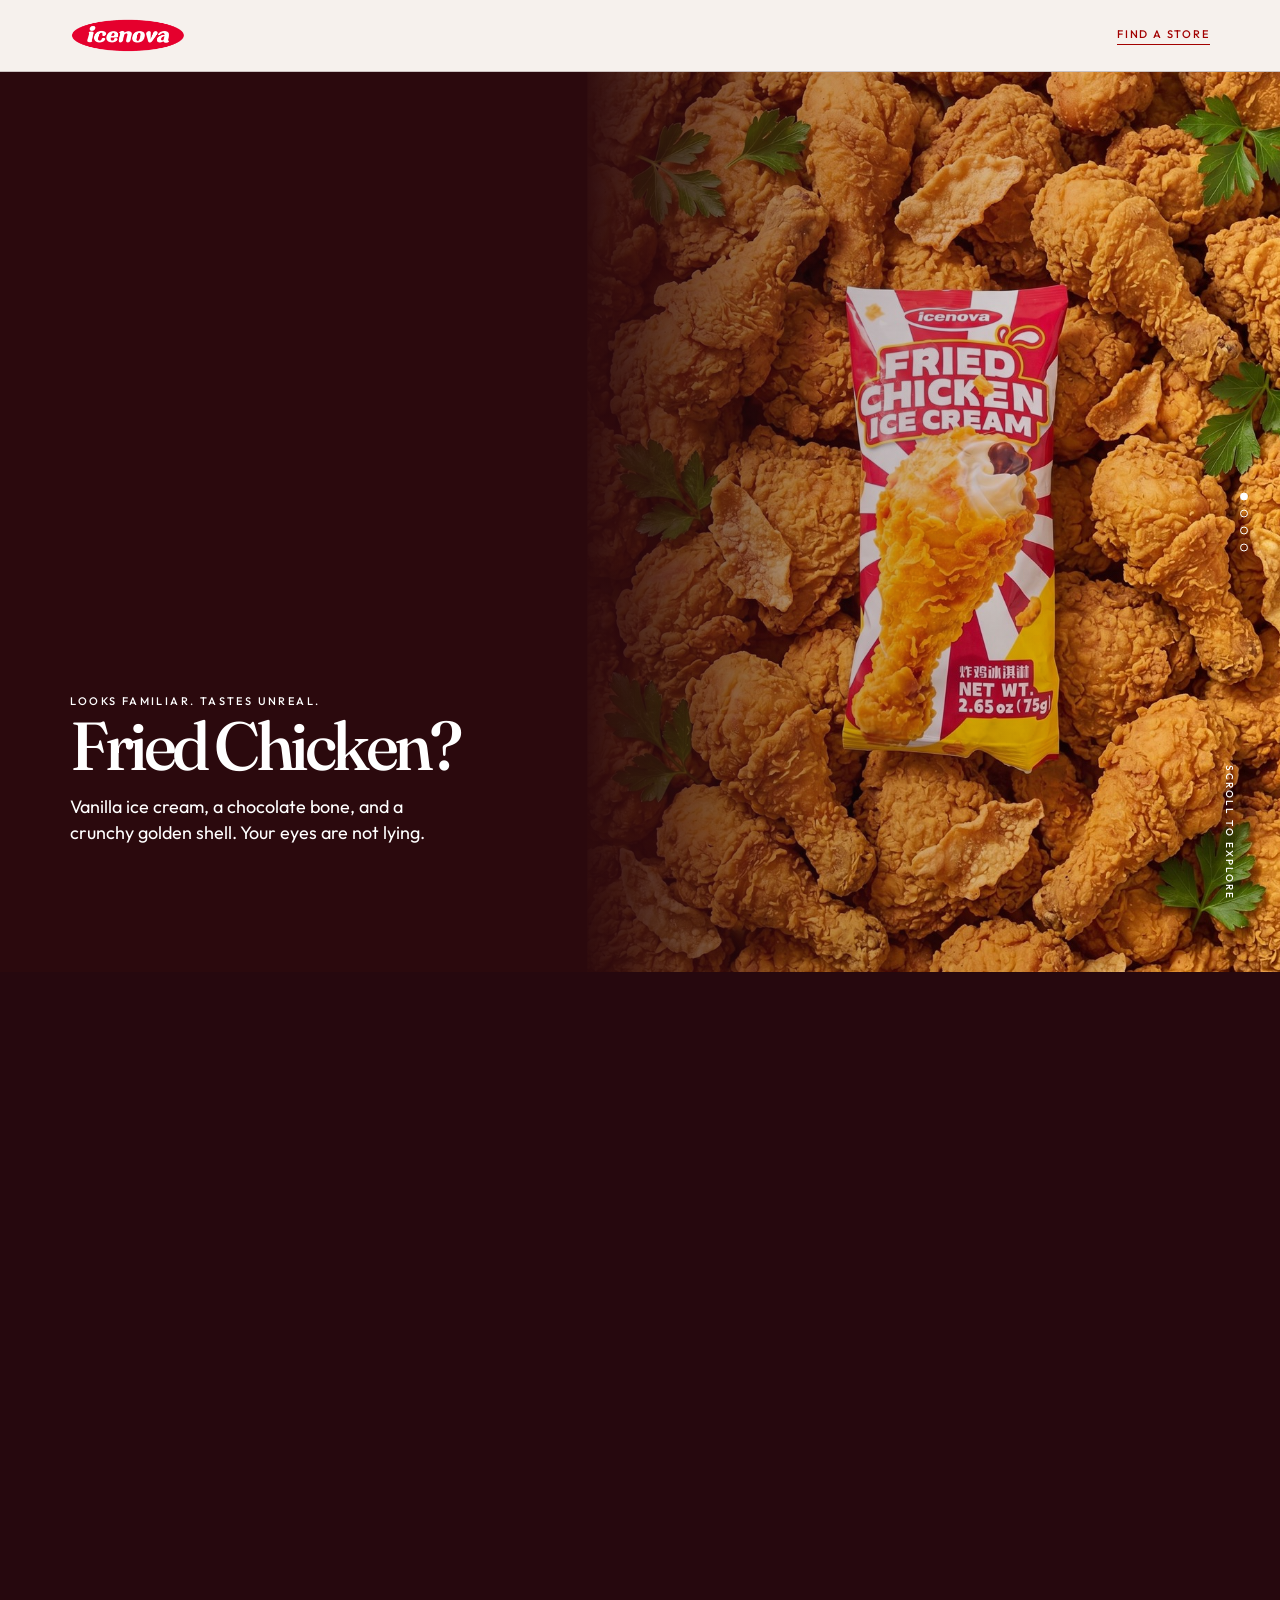
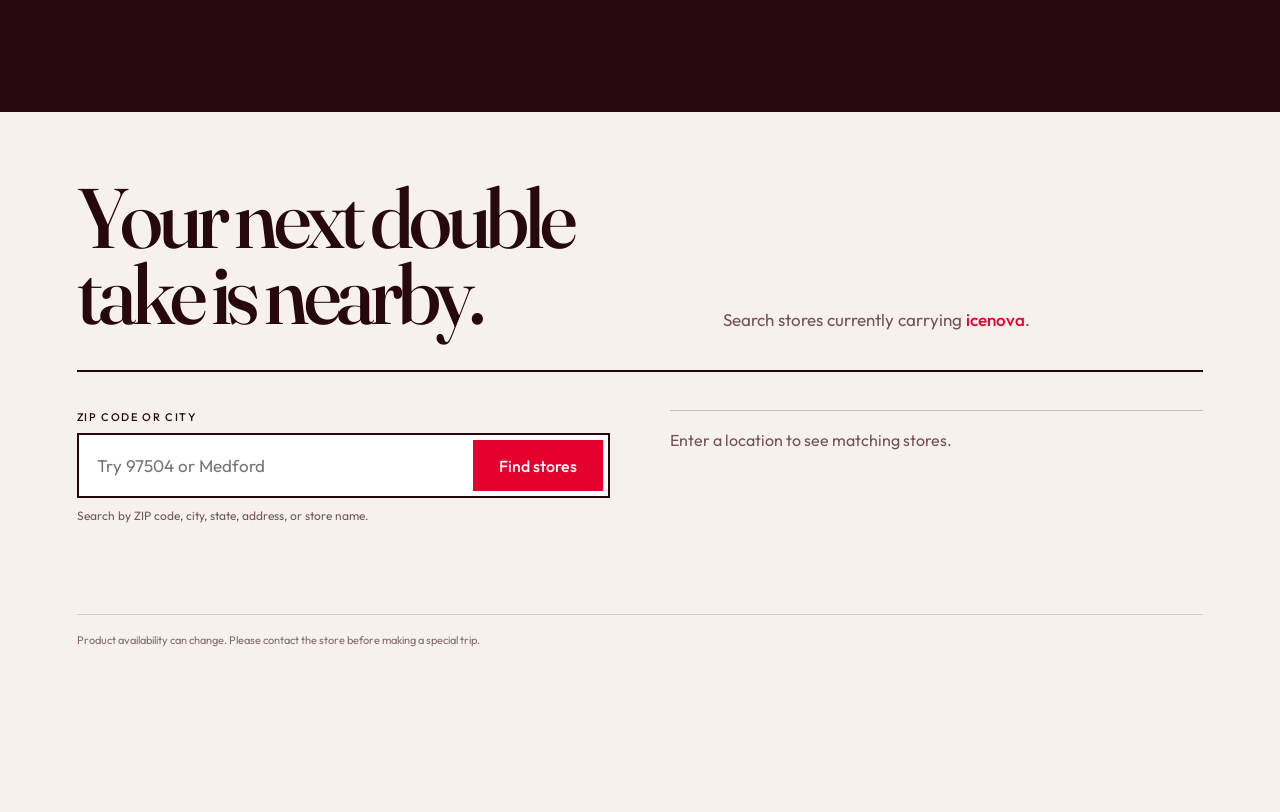
==== index.html @ 3f47018b "Fix page title encoding" ====
<!doctype html>
<html lang="en">
  <head>
    <meta charset="utf-8" />
    <meta name="viewport" content="width=device-width, initial-scale=1" />
    <meta name="theme-color" content="#f6f1ed" />
    <meta name="description" content="Meet icenova's frozen novelty ice creams and find a store near you." />
    <meta property="og:title" content="icenova &mdash; Find a double take near you" />
    <meta property="og:description" content="Frozen novelty ice creams that look familiar and taste unreal." />
    <meta property="og:image" content="docs/assets/fried-chicken-lifestyle.jpg" />
    <title>icenova &mdash; Find a store</title>
    <link rel="icon" href="docs/assets/icenova-red-logo.png" />
    <link rel="preconnect" href="https://fonts.googleapis.com" />
    <link rel="preconnect" href="https://fonts.gstatic.com" crossorigin />
    <link href="https://fonts.googleapis.com/css2?family=Fraunces:opsz,wght@9..144,400;9..144,500&family=Outfit:wght@400;500&display=swap" rel="stylesheet" />
    <link rel="stylesheet" href="docs/styles.css" />
    <script defer src="docs/store-data.js"></script>
    <script defer src="docs/site.js"></script>
  </head>
  <body>
    <a class="skip-link" href="#find-icenova">Skip to store search</a>
    <header class="site-header">
      <a class="brand" href="#top" aria-label="icenova home">
        <img src="docs/assets/icenova-red-logo.png" alt="icenova" />
      </a>
      <a class="header-link" href="#find-icenova">Find a store</a>
    </header>

    <main id="top">
      <section class="world-track" id="product-world" aria-label="Explore icenova products while scrolling">
        <div class="stage">
          <div class="visual is-active" data-scene="1">
            <img src="docs/assets/fried-chicken-lifestyle.jpg" alt="icenova Fried Chicken Ice Cream package surrounded by fried chicken" fetchpriority="high" />
          </div>
          <div class="visual" data-scene="2">
            <img src="docs/assets/peach-lifestyle.jpg" alt="icenova Divine Peach ice cream surrounded by peaches" />
          </div>
          <div class="visual" data-scene="3">
            <img src="docs/assets/mango-lifestyle.jpg" alt="icenova Golden Mango ice cream surrounded by mangoes" />
          </div>
          <div class="visual" data-scene="4">
            <img src="docs/assets/strawberry-lifestyle.jpg" alt="icenova Strawberry Romance ice cream surrounded by strawberries" />
          </div>

          <div class="scene-copy is-active" data-copy="1">
            <small>Looks familiar. Tastes unreal.</small>
            <h1>Fried Chicken?</h1>
            <p>Vanilla ice cream, a chocolate bone, and a crunchy golden shell. Your eyes are not lying.</p>
          </div>
          <div class="scene-copy" data-copy="2">
            <small>Fruit, with a plot twist.</small>
            <h2>Divine Peach</h2>
            <p>Juicy peach flavor, sculpted into a frozen double take.</p>
          </div>
          <div class="scene-copy" data-copy="3">
            <small>Fruit, with a plot twist.</small>
            <h2>Golden Mango</h2>
            <p>Sun-ripe tropical creaminess in an unmistakable shape.</p>
          </div>
          <div class="scene-copy" data-copy="4">
            <small>Fruit, with a plot twist.</small>
            <h2>Strawberry Romance</h2>
            <p>Sweet, bright, and almost too pretty to bite.</p>
          </div>

          <div class="world-progress" aria-hidden="true"><span class="is-active"></span><span></span><span></span><span></span></div>
          <div class="scroll-note">Scroll to explore</div>
        </div>
      </section>

      <section class="locator" id="find-icenova" aria-labelledby="locator-title">
        <div class="locator-inner">
          <div class="locator-title">
            <h2 id="locator-title">Your next double take is nearby.</h2>
            <p class="locator-intro">Search stores currently carrying <strong>icenova</strong>.</p>
          </div>

          <div class="search-area">
            <form id="store-search" role="search">
              <label for="store-query">ZIP code or city</label>
              <div class="search-row">
                <input id="store-query" name="location" type="search" placeholder="Try 97504 or Medford" autocomplete="postal-code" />
                <button class="find" type="submit">Find stores</button>
              </div>
              <p class="search-note">Search by ZIP code, city, state, address, or store name.</p>
            </form>
            <div class="results" id="store-results" aria-live="polite"><p class="empty">Enter a location to see matching stores.</p></div>
          </div>
          <p class="availability">Product availability can change. Please contact the store before making a special trip.</p>
        </div>
      </section>
    </main>
  </body>
</html>
---- docs/styles.css ----
:root{--cream:#f6f1ed;--red:#e5002d;--berry:#a20100;--ink:#26080e;--muted:#765158;color-scheme:light}
*{box-sizing:border-box}
.sr-only{position:absolute;width:1px;height:1px;padding:0;margin:-1px;overflow:hidden;clip:rect(0,0,0,0);white-space:nowrap;border:0}
html{scroll-behavior:smooth;background:var(--cream)}
body{margin:0;background:var(--cream);color:var(--ink);font-family:"Outfit",Arial,sans-serif}
button,input{font:inherit}
.skip-link{position:fixed;z-index:100;top:10px;left:10px;padding:10px 14px;background:#fff;color:var(--ink);transform:translateY(-150%)}
.skip-link:focus{transform:none}
.site-header{position:relative;z-index:20;height:72px;display:flex;align-items:center;justify-content:space-between;padding:0 5.5%;background:var(--cream);border-bottom:1px solid rgba(38,8,14,.2)}
.brand{display:block;line-height:0}
.brand img{display:block;width:116px;height:auto}
.header-link{color:var(--berry);font-size:11px;font-weight:500;letter-spacing:1.8px;text-decoration:none;text-transform:uppercase;border-bottom:1px solid currentColor;padding-bottom:3px}
.world-track{position:relative;height:360vh;background:var(--ink)}
.stage{position:sticky;top:0;height:100vh;min-height:620px;overflow:hidden;background:var(--ink)}
.visual{position:absolute;inset:0;opacity:0;transition:opacity .45s ease;pointer-events:none}
.visual.is-active{opacity:1}
.visual img{display:block;width:100%;height:100%;object-fit:cover;transform:scale(1.06);transition:transform .18s linear;filter:saturate(1.04)}
.visual::after{content:"";position:absolute;inset:0;background:linear-gradient(90deg,rgba(25,3,8,.62) 0%,rgba(25,3,8,.08) 48%,rgba(25,3,8,.04) 100%)}
.visual[data-scene="1"] img{object-position:center 56%}
.visual[data-scene="2"] img{object-position:center 52%}
.visual[data-scene="3"] img{object-position:center 53%}
.visual[data-scene="4"] img{object-position:center 54%}
.scene-copy{position:absolute;z-index:4;left:5.5%;bottom:9%;max-width:700px;color:#fff;opacity:0;transform:translateY(18px);transition:opacity .4s ease,transform .4s ease}
.scene-copy.is-active{opacity:1;transform:none}
.scene-copy small{display:block;margin-bottom:10px;font-size:11px;font-weight:500;letter-spacing:2.4px;text-transform:uppercase}
.scene-copy h1,.scene-copy h2{margin:0;font-family:"Fraunces",Georgia,serif;font-size:clamp(64px,8vw,128px);font-weight:500;letter-spacing:-6px;line-height:.82;text-wrap:balance}
.scene-copy p{max-width:470px;margin:20px 0 0;font-size:18px;line-height:1.45}
.world-progress{position:absolute;z-index:5;right:4%;top:50%;display:grid;gap:9px;transform:translateY(-50%)}
.world-progress span{width:8px;height:8px;border:1px solid #fff;border-radius:50%;background:transparent}
.world-progress span.is-active{background:#fff}
.scroll-note{position:absolute;z-index:5;right:5.5%;bottom:8%;color:#fff;font-size:10px;font-weight:500;letter-spacing:2px;text-transform:uppercase;writing-mode:vertical-rl}
.locator{position:relative;z-index:10;min-height:700px;padding:68px 6% 78px;background:var(--cream);scroll-margin-top:0}
.locator-inner{width:min(1180px,100%);margin:0 auto}
.locator-title{display:grid;grid-template-columns:1.1fr .9fr;gap:60px;align-items:end;padding-bottom:38px;border-bottom:2px solid var(--ink)}
.locator-title h2{margin:0;font-family:"Fraunces",Georgia,serif;font-size:clamp(58px,6.6vw,98px);font-weight:500;letter-spacing:-5px;line-height:.9;text-wrap:balance}
.locator-intro{max-width:420px;margin:0;color:var(--muted);font-size:17px;line-height:1.5}
.locator-intro strong{color:var(--red);font-weight:500}
.search-area{display:grid;grid-template-columns:1fr 1fr;gap:60px;padding-top:38px}
label{display:block;margin-bottom:9px;font-size:11px;font-weight:500;letter-spacing:1.6px;text-transform:uppercase}
.search-row{display:grid;grid-template-columns:1fr auto;border:2px solid var(--ink);background:#fff}
input{min-width:0;height:61px;padding:0 18px;border:0;background:#fff;color:var(--ink);font-size:17px;outline:0}
input:focus-visible{box-shadow:inset 0 0 0 3px rgba(229,0,45,.22)}
.find{margin:5px;padding:0 26px;border:0;background:var(--red);color:#fff;font-weight:500;cursor:pointer}
.find:hover{background:var(--berry)}
.find:focus-visible,.header-link:focus-visible,.directions:focus-visible{outline:3px solid rgba(229,0,45,.28);outline-offset:4px}
.search-note{margin:10px 0 0;color:#76575d;font-size:12px}
.results{min-height:160px;border-top:1px solid rgba(38,8,14,.22)}
.empty{margin:0;padding:19px 0;color:var(--muted)}
.result-summary{padding:16px 0 10px;color:var(--berry);font-size:11px;font-weight:500;letter-spacing:1.4px;text-transform:uppercase}
.result{display:grid;grid-template-columns:1fr auto;gap:22px;align-items:center;padding:15px 0;border-top:1px solid rgba(38,8,14,.16)}
.result strong{display:block;font-size:16px;font-weight:500}
.result address{margin-top:4px;color:#705158;font-size:13px;font-style:normal}
.directions{color:var(--red);font-size:14px;font-weight:500;text-decoration:none;border-bottom:1px solid currentColor;padding-bottom:3px;white-space:nowrap}
.availability{margin:44px 0 0;padding-top:18px;border-top:1px solid rgba(38,8,14,.16);color:#876970;font-size:11px}
@media(min-width:900px){
  .visual{--scene:#26080e;background:var(--scene)}
  .visual[data-scene="1"]{--scene:#2b090d}
  .visual[data-scene="2"]{--scene:#642132}
  .visual[data-scene="3"]{--scene:#5a2a12}
  .visual[data-scene="4"]{--scene:#641a33}
  .visual img{position:absolute;right:0;width:52%;height:100%;object-fit:cover}
  .visual::after{left:45%;background:linear-gradient(90deg,var(--scene) 0%,rgba(38,8,14,.3) 35%,rgba(38,8,14,0) 100%)}
  .scene-copy{left:5.5%;bottom:14%;width:40%;max-width:620px}
  .scene-copy h1,.scene-copy h2{font-size:clamp(58px,5.3vw,104px);letter-spacing:-4.5px}
  .scene-copy p{max-width:390px}
  .world-progress{right:2.5%}
  .scroll-note{right:3.4%}
}
@media(max-width:780px){.world-track{height:300vh}.stage{min-height:560px}.visual::after{background:linear-gradient(0deg,rgba(25,3,8,.72) 0%,rgba(25,3,8,.08) 62%)}.scene-copy{left:22px;right:50px;bottom:9%}.scene-copy h1,.scene-copy h2{font-size:clamp(58px,18vw,82px);letter-spacing:-4px}.scene-copy p{margin-top:14px;font-size:15px}.scroll-note{display:none}.locator{padding:50px 22px 62px}.locator-title,.search-area{grid-template-columns:1fr;gap:26px}.locator-title{padding-bottom:28px}.locator-title h2{font-size:58px;letter-spacing:-3px}.search-area{padding-top:28px}}
@media(max-width:520px){.site-header{height:66px;padding:0 20px}.brand img{width:105px}.header-link{font-size:9px}.world-track{height:280vh}.stage{height:calc(100vh - 1px);min-height:520px}.visual img{object-position:center center}.scene-copy h1,.scene-copy h2{font-size:56px}.scene-copy p{max-width:310px}.search-row{grid-template-columns:1fr}.find{height:49px}.result{grid-template-columns:1fr;gap:10px}}
@media(prefers-reduced-motion:reduce){html{scroll-behavior:auto}.visual,.scene-copy,.visual img{transition:none}}
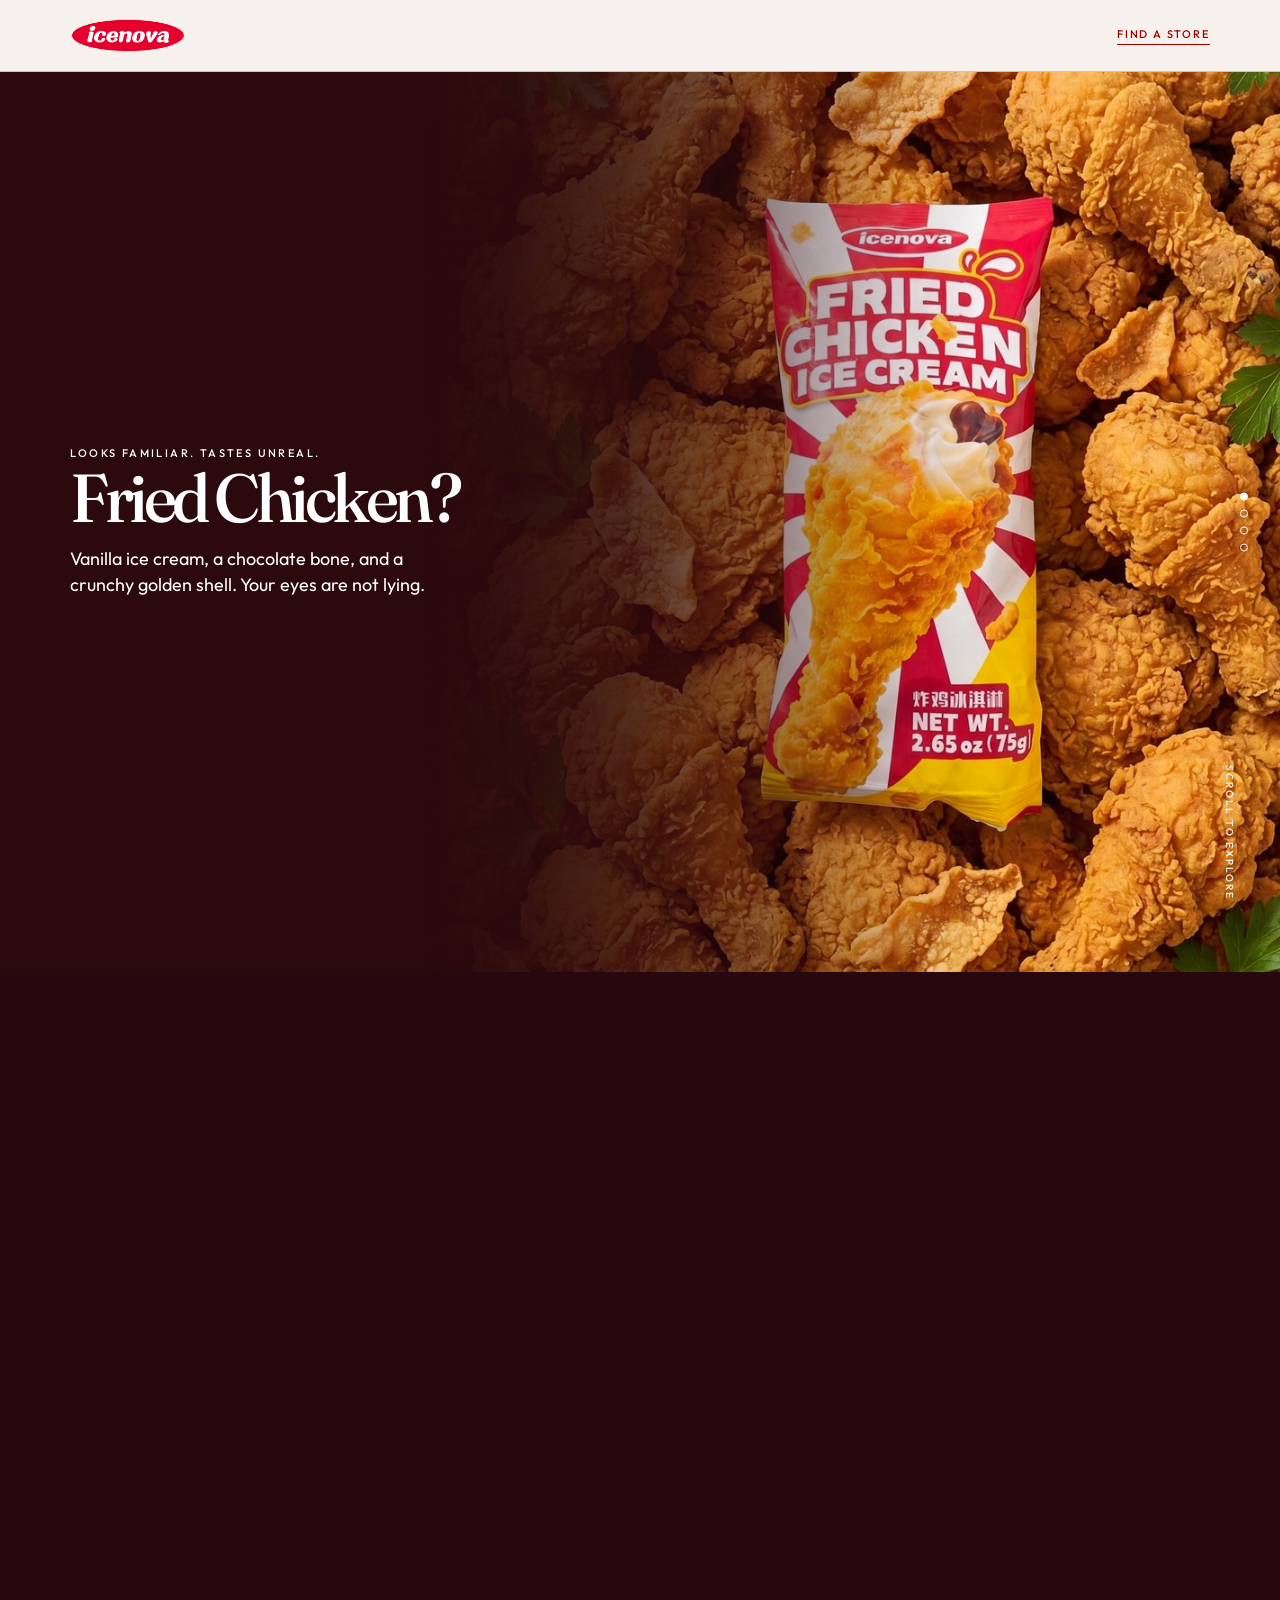
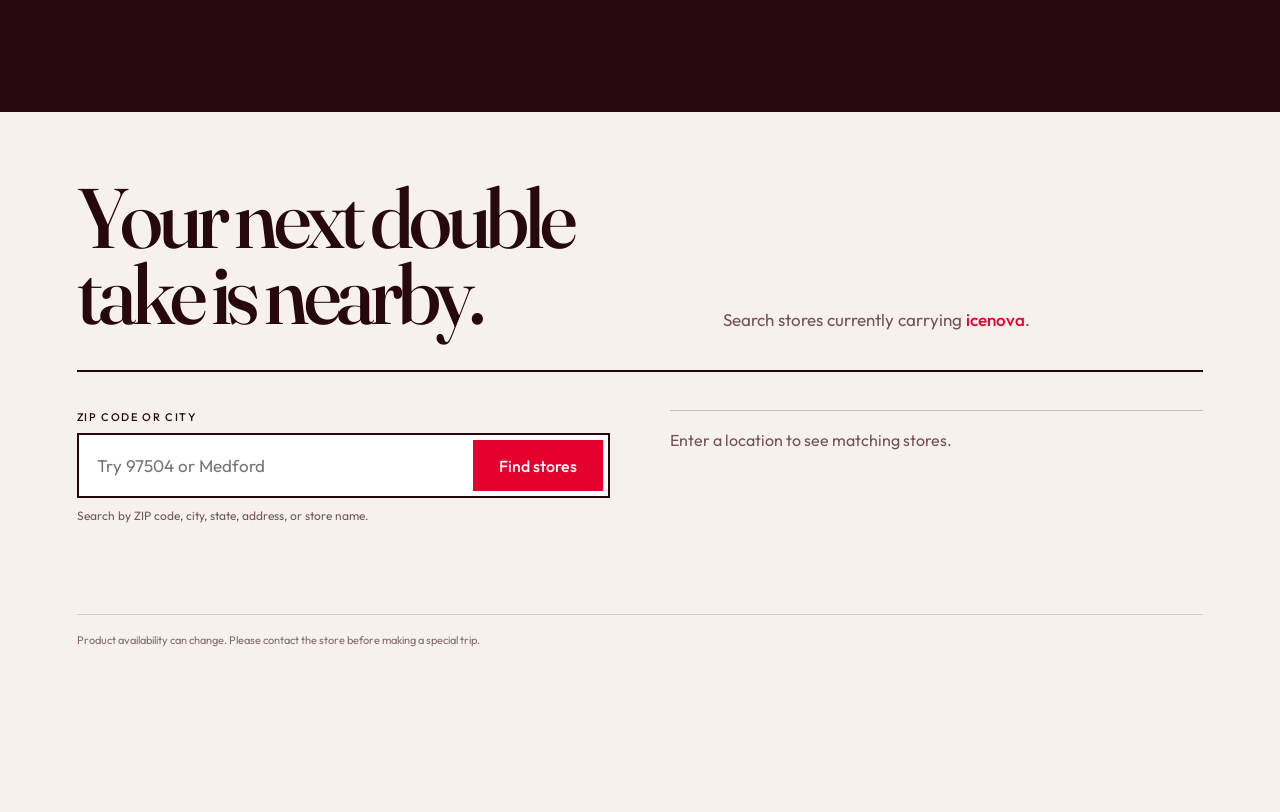
==== commit df5cea8e: "Refresh icenova favicon" ====
--- a/index.html
+++ b/index.html
@@ -9,7 +9,9 @@
     <meta property="og:description" content="Frozen novelty ice creams that look familiar and taste unreal." />
     <meta property="og:image" content="docs/assets/fried-chicken-lifestyle.jpg" />
     <title>icenova &mdash; Find a store</title>
-    <link rel="icon" href="docs/assets/icenova-red-logo.png" />
+    <link rel="icon" type="image/png" href="docs/assets/icenova-red-logo.png?v=3" />
+    <link rel="shortcut icon" type="image/png" href="docs/assets/icenova-red-logo.png?v=3" />
+    <link rel="apple-touch-icon" href="docs/assets/icenova-red-logo.png?v=3" />
     <link rel="preconnect" href="https://fonts.googleapis.com" />
     <link rel="preconnect" href="https://fonts.gstatic.com" crossorigin />
     <link href="https://fonts.googleapis.com/css2?family=Fraunces:opsz,wght@9..144,400;9..144,500&family=Outfit:wght@400;500&display=swap" rel="stylesheet" />
@@ -20,68 +22,34 @@
   <body>
     <a class="skip-link" href="#find-icenova">Skip to store search</a>
     <header class="site-header">
-      <a class="brand" href="#top" aria-label="icenova home">
-        <img src="docs/assets/icenova-red-logo.png" alt="icenova" />
-      </a>
+      <a class="brand" href="#top" aria-label="icenova home"><img src="docs/assets/icenova-red-logo.png" alt="icenova" /></a>
       <a class="header-link" href="#find-icenova">Find a store</a>
     </header>
-
     <main id="top">
       <section class="world-track" id="product-world" aria-label="Explore icenova products while scrolling">
         <div class="stage">
-          <div class="visual is-active" data-scene="1">
-            <img src="docs/assets/fried-chicken-lifestyle.jpg" alt="icenova Fried Chicken Ice Cream package surrounded by fried chicken" fetchpriority="high" />
-          </div>
-          <div class="visual" data-scene="2">
-            <img src="docs/assets/peach-lifestyle.jpg" alt="icenova Divine Peach ice cream surrounded by peaches" />
-          </div>
-          <div class="visual" data-scene="3">
-            <img src="docs/assets/mango-lifestyle.jpg" alt="icenova Golden Mango ice cream surrounded by mangoes" />
-          </div>
-          <div class="visual" data-scene="4">
-            <img src="docs/assets/strawberry-lifestyle.jpg" alt="icenova Strawberry Romance ice cream surrounded by strawberries" />
-          </div>
-
-          <div class="scene-copy is-active" data-copy="1">
-            <small>Looks familiar. Tastes unreal.</small>
-            <h1>Fried Chicken?</h1>
-            <p>Vanilla ice cream, a chocolate bone, and a crunchy golden shell. Your eyes are not lying.</p>
-          </div>
-          <div class="scene-copy" data-copy="2">
-            <small>Fruit, with a plot twist.</small>
-            <h2>Divine Peach</h2>
-            <p>Juicy peach flavor, sculpted into a frozen double take.</p>
-          </div>
-          <div class="scene-copy" data-copy="3">
-            <small>Fruit, with a plot twist.</small>
-            <h2>Golden Mango</h2>
-            <p>Sun-ripe tropical creaminess in an unmistakable shape.</p>
-          </div>
-          <div class="scene-copy" data-copy="4">
-            <small>Fruit, with a plot twist.</small>
-            <h2>Strawberry Romance</h2>
-            <p>Sweet, bright, and almost too pretty to bite.</p>
-          </div>
-
+          <div class="visual is-active" data-scene="1"><img src="docs/assets/fried-chicken-lifestyle.jpg" alt="icenova Fried Chicken Ice Cream package surrounded by fried chicken" fetchpriority="high" /></div>
+          <div class="visual" data-scene="2"><img src="docs/assets/peach-lifestyle.jpg" alt="icenova Divine Peach ice cream surrounded by peaches" /></div>
+          <div class="visual" data-scene="3"><img src="docs/assets/mango-lifestyle.jpg" alt="icenova Golden Mango ice cream surrounded by mangoes" /></div>
+          <div class="visual" data-scene="4"><img src="docs/assets/strawberry-lifestyle.jpg" alt="icenova Strawberry Romance ice cream surrounded by strawberries" /></div>
+          <div class="scene-copy is-active" data-copy="1"><small>Looks familiar. Tastes unreal.</small><h1>Fried Chicken?</h1><p>Vanilla ice cream, a chocolate bone, and a crunchy golden shell. Your eyes are not lying.</p></div>
+          <div class="scene-copy" data-copy="2"><small>Fruit, with a plot twist.</small><h2>Divine Peach</h2><p>Juicy peach flavor, sculpted into a frozen double take.</p></div>
+          <div class="scene-copy" data-copy="3"><small>Fruit, with a plot twist.</small><h2>Golden Mango</h2><p>Sun-ripe tropical creaminess in an unmistakable shape.</p></div>
+          <div class="scene-copy" data-copy="4"><small>Fruit, with a plot twist.</small><h2>Strawberry Romance</h2><p>Sweet, bright, and almost too pretty to bite.</p></div>
           <div class="world-progress" aria-hidden="true"><span class="is-active"></span><span></span><span></span><span></span></div>
           <div class="scroll-note">Scroll to explore</div>
         </div>
       </section>
-
       <section class="locator" id="find-icenova" aria-labelledby="locator-title">
         <div class="locator-inner">
           <div class="locator-title">
             <h2 id="locator-title">Your next double take is nearby.</h2>
             <p class="locator-intro">Search stores currently carrying <strong>icenova</strong>.</p>
           </div>
-
           <div class="search-area">
             <form id="store-search" role="search">
               <label for="store-query">ZIP code or city</label>
-              <div class="search-row">
-                <input id="store-query" name="location" type="search" placeholder="Try 97504 or Medford" autocomplete="postal-code" />
-                <button class="find" type="submit">Find stores</button>
-              </div>
+              <div class="search-row"><input id="store-query" name="location" type="search" placeholder="Try 97504 or Medford" autocomplete="postal-code" /><button class="find" type="submit">Find stores</button></div>
               <p class="search-note">Search by ZIP code, city, state, address, or store name.</p>
             </form>
             <div class="results" id="store-results" aria-live="polite"><p class="empty">Enter a location to see matching stores.</p></div>
--- a/docs/styles.css
+++ b/docs/styles.css
@@ -58,9 +58,10 @@
   .visual[data-scene="2"]{--scene:#642132}
   .visual[data-scene="3"]{--scene:#5a2a12}
   .visual[data-scene="4"]{--scene:#641a33}
-  .visual img{position:absolute;right:0;width:52%;height:100%;object-fit:cover}
-  .visual::after{left:45%;background:linear-gradient(90deg,var(--scene) 0%,rgba(38,8,14,.3) 35%,rgba(38,8,14,0) 100%)}
-  .scene-copy{left:5.5%;bottom:14%;width:40%;max-width:620px}
+  .visual img{position:absolute;right:-4%;width:68%;height:100%;object-fit:cover;-webkit-mask-image:linear-gradient(90deg,transparent 0%,rgba(0,0,0,.06) 10%,rgba(0,0,0,.18) 21%,rgba(0,0,0,.4) 32%,rgba(0,0,0,.68) 43%,rgba(0,0,0,.88) 51%,#000 59%,#000 100%);mask-image:linear-gradient(90deg,transparent 0%,rgba(0,0,0,.06) 10%,rgba(0,0,0,.18) 21%,rgba(0,0,0,.4) 32%,rgba(0,0,0,.68) 43%,rgba(0,0,0,.88) 51%,#000 59%,#000 100%)}
+  .visual::after{display:none}
+  .scene-copy{left:5.5%;top:50%;bottom:auto;width:38%;max-width:620px;transform:translateY(calc(-50% + 18px))}
+  .scene-copy.is-active{transform:translateY(-50%)}
   .scene-copy h1,.scene-copy h2{font-size:clamp(58px,5.3vw,104px);letter-spacing:-4.5px}
   .scene-copy p{max-width:390px}
   .world-progress{right:2.5%}
